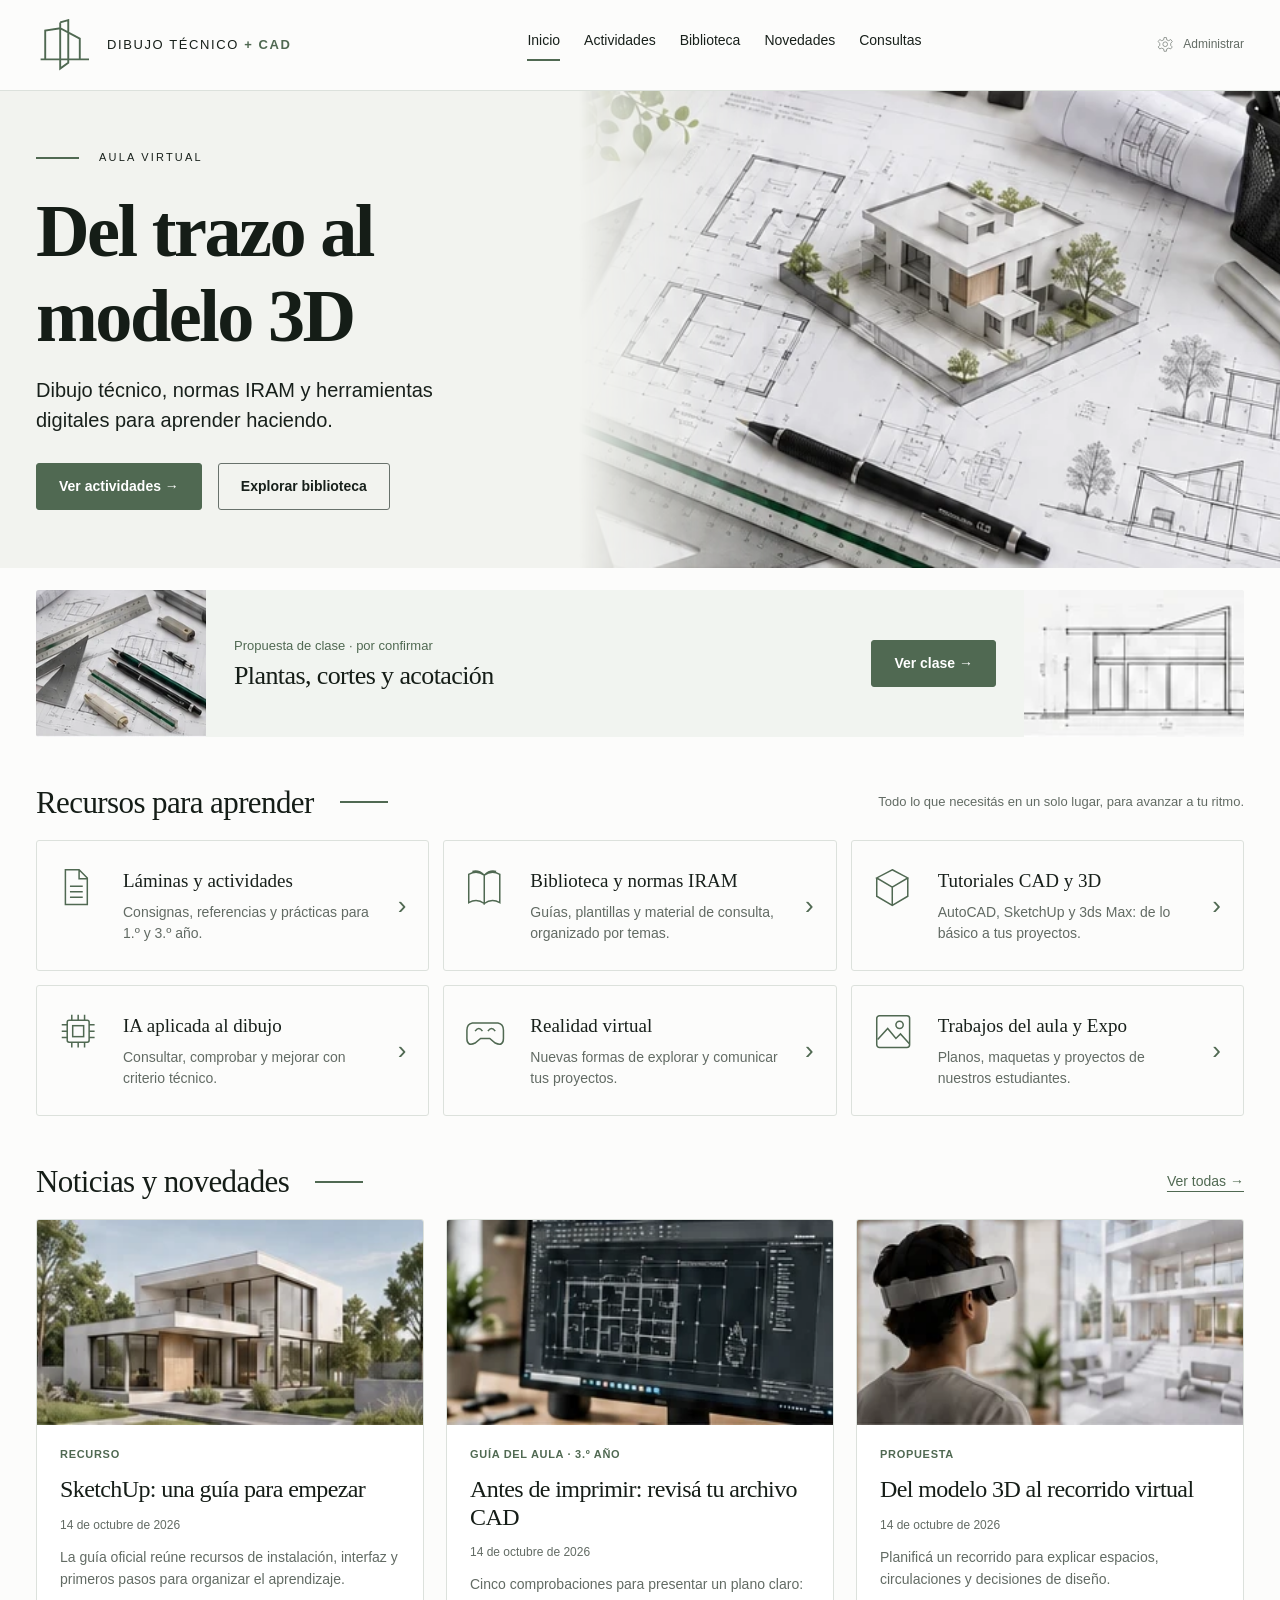
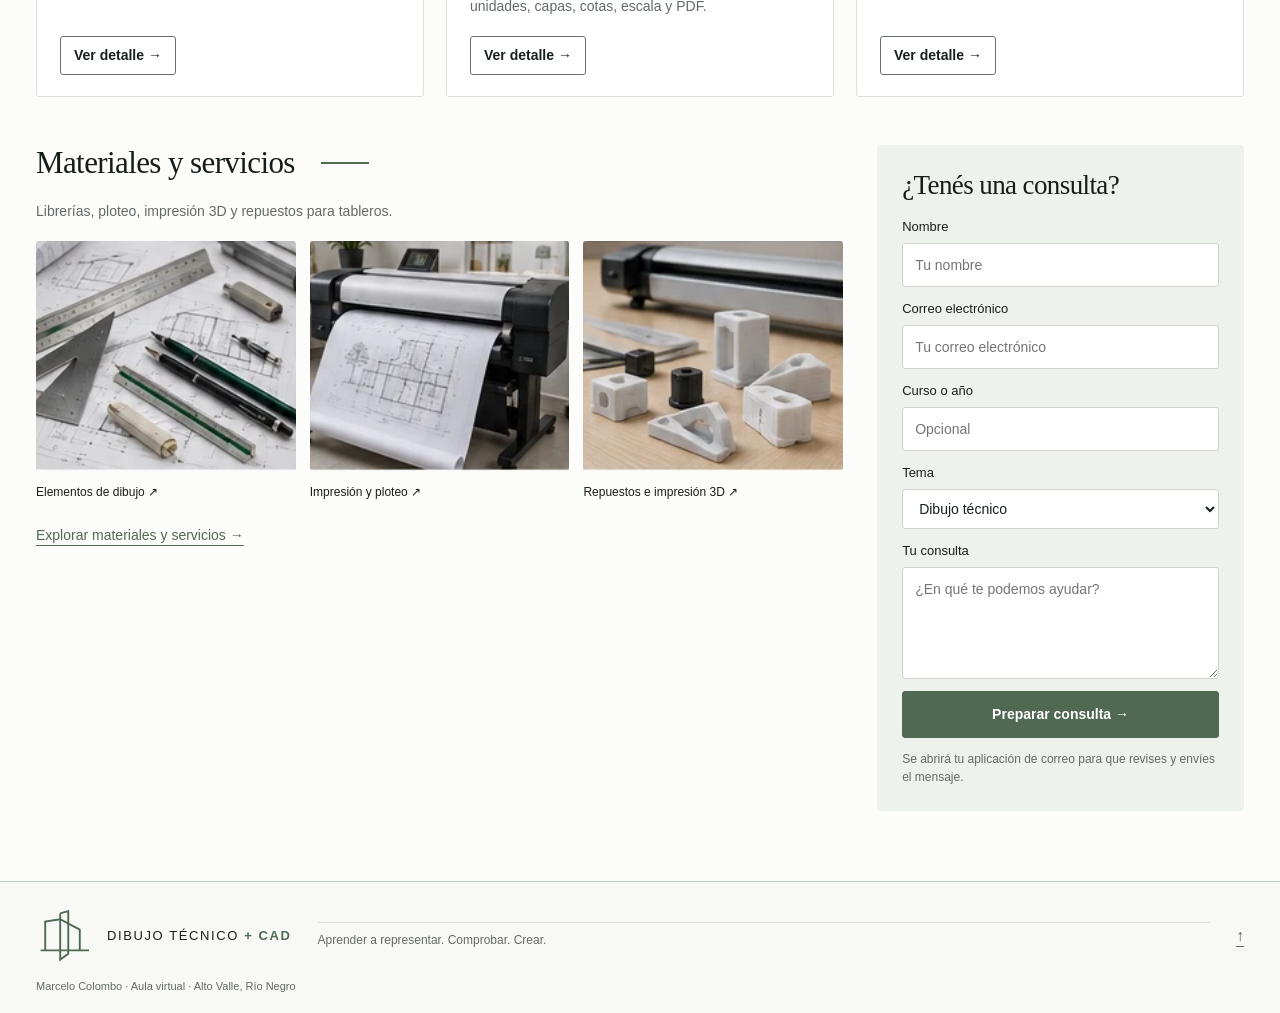
==== index.html @ 01d8201e "Construir aula virtual de Dibujo Técnico y CAD con panel docente" ====
<!doctype html><html lang="es-AR"><head><meta charset="utf-8"><meta name="viewport" content="width=device-width,initial-scale=1"><meta name="description" content="Aula virtual de Dibujo Técnico y CAD: actividades, normas IRAM, biblioteca, modelado 3D y recursos para aprender."><meta name="theme-color" content="#506952"><title>Inicio · Dibujo Técnico + CAD</title><link rel="icon" href="assets/icon.svg" type="image/svg+xml"><link rel="stylesheet" href="styles.css"></head><body id="top" data-page="home"><a class="skip" href="#contenido">Saltar al contenido</a><header><div class="wrap head"><a class="brand" href="index.html"><svg viewBox="0 0 46 46" aria-hidden="true"><path d="M4 35h42M8 35V10l13-2 17 9v18M21 3v40l7-5V1l-7 2M21 8v27"/></svg><span>DIBUJO TÉCNICO <b>+ CAD</b></span></a><button class="menu" aria-expanded="false" aria-controls="nav">Menú ☰</button><nav id="nav" aria-label="Principal"><a href="index.html">Inicio</a><a href="actividades.html">Actividades</a><a href="biblioteca.html">Biblioteca</a><a href="noticias.html">Novedades</a><a href="consultas.html">Consultas</a></nav><a class="admin-link" href="administrar.html"><svg viewBox="0 0 46 46" aria-hidden="true"><circle cx="21" cy="21" r="6"/><path d="m18 4 6 0 1 6 5 2 5-3 4 5-4 5 0 5 4 4-4 5-5-2-5 2-1 6h-6l-1-6-5-2-5 2-4-5 4-4v-5l-4-5 4-5 5 3 5-2z"/></svg><span>Administrar</span></a></div></header><main id="contenido"><section class="hero"><div class="wrap hero-layout"><div class="hero-copy"><p class="eyebrow">Aula virtual</p><h1>Del trazo al<br>modelo 3D</h1><p>Dibujo técnico, normas IRAM y herramientas digitales para aprender haciendo.</p><div class="actions"><a class="button" href="actividades.html">Ver actividades →</a><a class="button secondary" href="biblioteca.html">Explorar biblioteca</a></div></div><img class="hero-image" src="assets/hero.webp" alt="Modelo de una vivienda sobre planos, junto a instrumentos de dibujo"></div></section><div class="wrap"><a class="class-strip" href="clase.html"><img src="assets/instrumentos.webp" alt=""/><div><span id="class-state">Propuesta de clase</span><h2 id="class-title">Plantas, cortes y acotación</h2></div><span class="button">Ver clase →</span><img class="class-plan" src="assets/clase.webp" alt=""/></a><section class="section"><div class="section-title"><h2>Recursos para aprender</h2><p>Todo lo que necesitás en un solo lugar, para avanzar a tu ritmo.</p></div><div class="resource-grid"><a class="resource" href="actividades.html"><svg viewBox="0 0 46 46" aria-hidden="true"><path d="M7 3h15l9 9v29H7zM22 3v10h9M12 21h14M12 27h14M12 33h14"/></svg><div><h3>Láminas y actividades</h3><p>Consignas, referencias y prácticas para 1.º y 3.º año.</p></div><span class="chevron">›</span></a><a class="resource" href="biblioteca.html"><svg viewBox="0 0 46 46" aria-hidden="true"><path d="M3 8q9-5 17 1v31q-8-6-17-1zM37 8q-9-5-17 1v31q8-6 17-1zM7 5q7-2 13 4M33 5q-7-2-13 4"/></svg><div><h3>Biblioteca y normas IRAM</h3><p>Guías, plantillas y material de consulta, organizado por temas.</p></div><span class="chevron">›</span></a><a class="resource" href="tutoriales.html"><svg viewBox="0 0 46 46" aria-hidden="true"><path d="m20 3 17 9-17 10L3 12zM3 12v20l17 10 17-10V12M20 22v20"/></svg><div><h3>Tutoriales CAD y 3D</h3><p>AutoCAD, SketchUp y 3ds Max: de lo básico a tus proyectos.</p></div><span class="chevron">›</span></a><a class="resource" href="ia.html"><svg viewBox="0 0 46 46" aria-hidden="true"><rect x="9" y="9" width="24" height="24" rx="2"/><rect x="15" y="15" width="12" height="12"/><path d="M14 3v6m7-6v6m7-6v6M14 33v6m7-6v6m7-6v6M3 14h6m-6 7h6m-6 7h6m24-14h6m-6 7h6m-6 7h6"/></svg><div><h3>IA aplicada al dibujo</h3><p>Consultar, comprobar y mejorar con criterio técnico.</p></div><span class="chevron">›</span></a><a class="resource" href="realidad-virtual.html"><svg viewBox="0 0 46 46" aria-hidden="true"><path d="M7 12h28q6 1 6 8v9q0 9-9 5l-6-5H16l-6 5q-9 4-9-5v-9q0-7 6-8zM10 21q4-6 8 0m6 0q4-6 8 0"/></svg><div><h3>Realidad virtual</h3><p>Nuevas formas de explorar y comunicar tus proyectos.</p></div><span class="chevron">›</span></a><a class="resource" href="galeria.html"><svg viewBox="0 0 46 46" aria-hidden="true"><rect x="3" y="4" width="36" height="35" rx="3"/><circle cx="28" cy="14" r="4"/><path d="m4 30 11-12 9 11 5-5 10 11"/></svg><div><h3>Trabajos del aula y Expo</h3><p>Planos, maquetas y proyectos de nuestros estudiantes.</p></div><span class="chevron">›</span></a></div></section><section class="section"><div class="section-title"><h2>Noticias y novedades</h2><a href="noticias.html">Ver todas →</a></div><div id="home-news" class="cards"></div></section><section class="section materials-contact"><div><div class="section-title"><h2>Materiales y servicios</h2></div><p class="muted">Librerías, ploteo, impresión 3D y repuestos para tableros.</p><div class="service-images"><a href="materiales.html#instrumentos"><img src="assets/instrumentos.webp" alt="Instrumentos de dibujo"><span>Elementos de dibujo ↗</span></a><a href="materiales.html#ploteo"><img src="assets/ploteo.webp" alt="Impresora de planos"><span>Impresión y ploteo ↗</span></a><a href="materiales.html#repuestos"><img src="assets/repuestos.webp" alt="Ejemplos ilustrativos de piezas impresas en 3D"><span>Repuestos e impresión 3D ↗</span></a></div><a class="text-link" href="materiales.html">Explorar materiales y servicios →</a></div><aside class="contact-box"><h2>¿Tenés una consulta?</h2><form class="contact-form"><label>Nombre<input name="nombre" placeholder="Tu nombre" required maxlength="100" autocomplete="name"></label><label>Correo electrónico<input name="email" type="email" placeholder="Tu correo electrónico" required maxlength="150" autocomplete="email"></label><label>Curso o año<input name="curso" placeholder="Opcional"></label><label>Tema<select name="tema"><option>Dibujo técnico</option><option>Normas IRAM</option><option>AutoCAD</option><option>SketchUp</option><option>3ds Max</option><option>IA y realidad virtual</option><option>Otra consulta</option></select></label><label>Tu consulta<textarea name="consulta" rows="4" placeholder="¿En qué te podemos ayudar?" required maxlength="4000"></textarea></label><button class="button" type="submit">Preparar consulta →</button><p class="form-note">Se abrirá tu aplicación de correo para que revises y envíes el mensaje.</p><p role="status" class="contact-status"></p></form></aside></section></div></main><footer><div class="wrap foot"><a class="brand" href="index.html"><svg viewBox="0 0 46 46" aria-hidden="true"><path d="M4 35h42M8 35V10l13-2 17 9v18M21 3v40l7-5V1l-7 2M21 8v27"/></svg><span>DIBUJO TÉCNICO <b>+ CAD</b></span></a><span class="foot-note">Aprender a representar. Comprobar. Crear.</span><a id="instagram" hidden target="_blank" rel="noopener">Instagram ↗</a><a href="#top" aria-label="Volver arriba">↑</a></div><div class="wrap legal">Marcelo Colombo · Aula virtual · Alto Valle, Río Negro</div></footer><dialog id="detalle"><button class="close" aria-label="Cerrar detalle">×</button><div id="detalle-contenido"></div></dialog><script type="module" src="app.js"></script></body></html>
---- styles.css ----
:root{--green:#506952;--dark:#233b29;--ink:#18201b;--muted:#626b64;--line:#dce1dc;--paper:#fff;--tint:#f1f4f0;--serif:Georgia,'Times New Roman',serif;--sans:Arial,Helvetica,sans-serif}*{box-sizing:border-box}html{scroll-behavior:smooth;scroll-padding-top:100px}body{margin:0;background:#fcfcfb;color:var(--ink);font-family:var(--sans);line-height:1.6}a{color:var(--green);text-underline-offset:5px}button,input,textarea,select{font:inherit}button,a,input,select,textarea{touch-action:manipulation}button{cursor:pointer}a:focus-visible,button:focus-visible,input:focus-visible,select:focus-visible,textarea:focus-visible{outline:3px solid #8b6c26;outline-offset:4px}h1,h2,h3{font-family:var(--serif);font-weight:400;line-height:1.15;margin:0 0 16px;color:#151d17}h1{font-size:clamp(40px,5.8vw,78px);letter-spacing:-2.5px}h2{font-size:31px;letter-spacing:-.6px}h3{font-size:22px}p{margin:0 0 18px}img{max-width:100%;display:block;object-fit:cover}svg{width:42px;height:42px;stroke:currentColor;stroke-width:1.65;fill:none;flex-shrink:0}.wrap{width:min(1220px,calc(100% - 72px));margin-inline:auto}.skip{position:absolute;left:20px;top:-80px;z-index:100;background:white;padding:12px}.skip:focus{top:10px}header{background:rgba(252,252,251,.97);border-bottom:1px solid var(--line);position:sticky;top:0;z-index:10}.head{min-height:90px;display:flex;align-items:center;gap:28px}.brand{display:flex;align-items:center;gap:18px;color:var(--ink);text-decoration:none;font-size:13px;letter-spacing:1.6px;white-space:nowrap}.brand svg{width:53px;height:53px;color:var(--green)}.brand b{color:var(--green);font-weight:600}nav{display:flex;gap:24px;margin:auto}nav a{color:var(--ink);text-decoration:none;font-size:14px;position:relative}nav a[aria-current]{border-bottom:2px solid var(--green);padding-bottom:7px}.admin-link{display:flex;gap:8px;align-items:center;font-size:12px;text-decoration:none;color:var(--muted)}.admin-link svg{width:18px;height:18px}.menu{display:none}.hero{background:#f2f3ef;overflow:hidden}.hero-layout{display:grid;grid-template-columns:1fr 1.2fr;min-height:455px;position:relative}.hero-copy{padding:58px 0;z-index:1;align-self:center}.hero-copy h1{font-weight:600}.hero-copy>p:not(.eyebrow){font-size:20px;line-height:1.5;max-width:470px}.hero-image{width:calc(100% + 36px);height:100%;max-width:none;position:absolute;right:-36px;top:0;width:58%;mask-image:linear-gradient(to right,transparent,black 28%);object-position:58% center}.eyebrow{text-transform:uppercase;letter-spacing:2.2px;font-size:11px;display:flex;gap:20px;align-items:center;margin-bottom:22px}.eyebrow:before{content:'';width:43px;height:2px;background:var(--green)}.actions{display:flex;gap:16px;flex-wrap:wrap;margin-top:28px}.button{border:1px solid var(--green);border-radius:3px;background:var(--green);color:white;padding:12px 22px;display:inline-flex;align-items:center;justify-content:center;text-decoration:none;font-size:14px;font-weight:600;line-height:1.5}.button:hover{background:var(--dark);border-color:var(--dark)}.button.secondary{background:transparent;color:var(--ink);border-color:#68716b}.button.secondary:hover{background:var(--tint)}.class-strip{margin-top:22px;display:flex;gap:28px;align-items:center;background:var(--tint);border-radius:3px;overflow:hidden;text-decoration:none;color:var(--ink);min-height:110px}.class-strip img{width:170px;align-self:stretch}.class-strip div{flex:1}.class-strip h2{font-size:26px;margin:4px 0}.class-strip div span{font-size:13px;color:var(--green)}.class-strip .class-plan{width:220px}.section{margin:48px 0}.section-title{display:flex;align-items:center;justify-content:space-between;gap:22px;margin-bottom:20px}.section-title h2{display:flex;align-items:center;gap:26px;margin:0}.section-title h2:after{content:'';width:48px;height:2px;background:var(--green)}.section-title p{font-size:13px;color:var(--muted);margin:0}.section-title>a{font-size:14px;white-space:nowrap}.resource-grid{display:grid;grid-template-columns:repeat(3,1fr);gap:14px}.resource{display:flex;align-items:flex-start;gap:22px;padding:26px 22px;border:1px solid var(--line);border-radius:3px;text-decoration:none;color:var(--green);transition:background .15s,transform .15s}.resource:hover{background:var(--tint);transform:translateY(-2px)}.resource h3{font-size:19px;margin:3px 0 10px;color:var(--ink)}.resource p{font-size:14px;line-height:1.5;color:var(--muted);margin:0}.chevron{align-self:center;font-size:26px;margin-left:auto}.cards{display:grid;grid-template-columns:repeat(3,1fr);gap:22px}.card{border:1px solid var(--line);background:var(--paper);border-radius:3px;overflow:hidden;display:flex;flex-direction:column}.card>img{height:205px;width:100%}.card>div{padding:21px 23px;display:flex;flex-direction:column;flex:1}.card h2,.card h3{font-size:24px;margin-bottom:12px}.card p{font-size:14px;color:var(--muted);line-height:1.55}.card .button{align-self:flex-start;margin-top:auto;padding:8px 13px}.tag{display:inline-block;color:var(--green);font-size:11px;font-weight:600;letter-spacing:.7px;text-transform:uppercase;margin-bottom:12px}.date{font-size:12px;color:var(--muted);margin-bottom:12px}.materials-contact{display:grid;grid-template-columns:2.2fr 1fr;gap:34px}.service-images{display:grid;grid-template-columns:repeat(3,1fr);gap:14px}.service-images a{text-decoration:none;color:var(--ink);font-size:12px}.service-images img{height:230px;width:100%;border-radius:3px}.service-images span{display:block;margin-top:12px}.muted{color:var(--muted);font-size:14px}.text-link{display:inline-block;margin-top:22px;font-size:14px}.contact-box{padding:25px;background:#eef2ed;border-radius:4px}.contact-box h2{font-size:27px}.contact-form{display:grid;gap:12px}label{display:grid;gap:5px;font-size:13px;color:var(--ink)}input,textarea,select{border:1px solid #cdd5cd;border-radius:3px;width:100%;padding:10px 12px;background:white;color:var(--ink);font-size:14px}textarea{resize:vertical}.form-note{font-size:12px;line-height:1.5;color:var(--muted);margin:0}.contact-status{font-size:13px;overflow-wrap:anywhere;margin:0}.contact-status:empty{display:none}footer{margin-top:70px;border-top:1px solid #bdc9bd;padding:28px 0 18px;background:#f8f9f7}.foot{display:flex;gap:26px;align-items:center}.foot-note{flex:1;font-size:12px;color:var(--muted);border-top:1px solid var(--line);padding-top:8px}.legal{font-size:11px;color:var(--muted);margin-top:15px}.page-heading{padding-top:35px;margin-bottom:38px}.page-heading h1{font-size:clamp(40px,4.5vw,60px)}.back{font-size:12px;text-decoration:none;display:inline-block;margin-bottom:32px}.intro{font-size:18px;color:var(--muted);max-width:750px}.filters{display:grid;grid-template-columns:2fr 1fr 1fr;gap:20px;padding:22px;background:var(--tint);margin-bottom:24px;border-radius:4px}#result-count{font-size:13px;color:var(--muted)}.notice{padding:17px 20px;border-left:3px solid var(--green);background:var(--tint);font-size:14px}.empty{grid-column:1/-1;padding:44px;border:1px dashed #b9c6b8;background:#f6f8f4}.empty h2{font-size:26px}.empty p{color:var(--muted);max-width:700px}.paper{padding:32px;border:1px solid var(--line);background:white;border-radius:3px}.narrow{max-width:850px}.prose{white-space:pre-wrap;margin:22px 0;line-height:1.8}.two-col,.contact-layout{display:grid;grid-template-columns:1fr 1fr;gap:28px;margin-bottom:32px}.contact-layout{grid-template-columns:1.2fr 1fr}.steps{display:grid;grid-template-columns:repeat(4,1fr);gap:18px;margin-bottom:30px}.steps article{padding:25px;background:var(--tint)}.steps span{color:var(--green);font-size:13px}.steps h2{font-size:26px;margin-top:15px}.steps p{font-size:14px;margin:0}.prompt{margin-bottom:30px}.feature-image{width:100%;height:100%;min-height:330px}.service-guide .card h2{font-size:24px}dialog{border:1px solid var(--line);border-radius:5px;max-width:760px;width:calc(100% - 36px);padding:40px;max-height:90vh;overflow:auto;color:var(--ink)}dialog::backdrop{background:rgba(18,28,20,.6)}.close{position:absolute;right:14px;top:8px;font-size:32px;border:0;background:transparent;color:var(--green)}dialog h2{font-size:36px}dialog img{max-height:320px;width:100%;margin-bottom:22px}.admin-layout{display:grid;grid-template-columns:280px 1fr;gap:26px}.admin-side{align-self:start;position:sticky;top:112px;display:grid;gap:16px}.admin-side .paper{padding:20px}.admin-side h2{font-size:23px}.admin-side p{font-size:13px}.admin-status{white-space:pre-wrap;font-size:14px;padding:14px;background:var(--tint);overflow-wrap:anywhere}.admin-status:empty{display:none}.admin-tabs{display:flex;flex-wrap:wrap;gap:8px;margin-bottom:22px}.admin-tabs button{border:1px solid var(--line);background:white;color:var(--green);padding:9px 14px;border-radius:3px}.admin-tabs button[aria-selected=true]{background:var(--green);color:white}.admin-record{display:flex;align-items:center;gap:12px;padding:15px;border-bottom:1px solid var(--line)}.admin-record span{flex:1}.small-btn{font-size:12px;background:white;border:1px solid var(--line);color:var(--green);padding:6px 10px;border-radius:3px}.danger{color:#9b302c}.editor{display:grid;gap:16px}.editor .two-col{margin:0}.editor textarea{min-height:130px}.editor .check{display:flex;align-items:center}.check input{width:auto}fieldset{border:1px solid var(--line);padding:15px}legend{font-size:14px}.file-note{font-size:12px;color:var(--muted);margin:0}.editor-actions{display:flex;flex-wrap:wrap;gap:10px}.loading{padding:35px;color:var(--muted)}[hidden]{display:none!important}body:has(dialog[open]){overflow:hidden}
@media(min-width:1450px){.hero-image{width:60%;right:-70px}.hero-layout{min-height:490px}.hero-copy{padding:72px 0}}
@media(max-width:1050px){.wrap{width:calc(100% - 40px)}.head{gap:16px}.brand{font-size:11px;gap:10px}nav{gap:14px}.resource{gap:15px;padding:22px 15px}.resource svg{width:34px}.class-strip .class-plan{width:160px}.class-strip img{width:130px}.hero-copy>p:not(.eyebrow){max-width:380px}.materials-contact{gap:20px}.service-images img{height:190px}.foot-note{display:none}}
@media(max-width:800px){h1{letter-spacing:-1.4px}.head{min-height:74px;flex-wrap:wrap;justify-content:space-between}.brand svg{width:42px;height:42px}.menu{display:block;background:none;border:1px solid var(--line);color:var(--green);font-size:12px;padding:7px 10px;margin-left:auto}.admin-link span{display:none}nav{display:none;flex-basis:100%;order:4;flex-direction:column;margin:0;padding:10px 0 18px;gap:18px}nav.open{display:flex}nav a{align-self:flex-start}.hero-layout{grid-template-columns:1fr;min-height:480px}.hero-copy{padding:40px 0;max-width:440px}.hero-image{width:65%;opacity:.28;mask-image:linear-gradient(to right,transparent,black 50%)}.hero-copy>p:not(.eyebrow){max-width:430px}.class-strip{gap:18px;padding-right:15px}.class-strip h2{font-size:22px}.class-strip img{width:100px}.class-strip .class-plan{display:none}.class-strip .button{font-size:12px;padding:9px 12px}.section-title p{display:none}.resource-grid{grid-template-columns:repeat(2,1fr)}.cards{grid-template-columns:repeat(2,1fr)}.materials-contact{grid-template-columns:1fr}.service-images img{height:240px}.contact-box{padding:24px}.steps{grid-template-columns:repeat(2,1fr)}.admin-layout{grid-template-columns:1fr}.admin-side{position:static;grid-template-columns:1fr 1fr}.two-col,.contact-layout{grid-template-columns:1fr}.filters{grid-template-columns:2fr 1fr}.filters label:last-child{grid-column:1/-1}.foot{flex-wrap:wrap}.foot>.brand{margin-right:auto}}
@media(max-width:520px){.wrap{width:calc(100% - 30px)}.brand{letter-spacing:.8px;font-size:10px}.hero-layout{min-height:420px}.hero-copy h1{font-size:48px}.hero-copy>p:not(.eyebrow){font-size:17px}.hero-image{width:100%;right:-15px;opacity:.2;mask-image:linear-gradient(to right,transparent,black)}.actions{gap:10px}.button{font-size:13px;padding:11px 14px}.class-strip{padding:18px;gap:12px;flex-wrap:wrap}.class-strip img{display:none}.class-strip div{flex-basis:100%}.resource-grid,.cards{grid-template-columns:1fr}.resource{padding:24px;gap:24px}.section{margin:36px 0}.section-title h2{font-size:27px;gap:16px}.section-title h2:after{width:25px}.service-images{gap:9px}.service-images img{height:145px}.service-images span{font-size:11px}.steps{grid-template-columns:1fr}.filters{grid-template-columns:1fr}.filters label:last-child{grid-column:auto}.page-heading{margin-bottom:24px}.intro{font-size:16px}.paper{padding:23px}.admin-side{grid-template-columns:1fr}.admin-record{flex-wrap:wrap}.admin-record span{flex-basis:100%}dialog{padding:32px 22px}dialog h2{font-size:29px}.empty{padding:28px}.foot{gap:15px}.legal{font-size:10px}}
@media(prefers-reduced-motion:reduce){html{scroll-behavior:auto}.resource{transition:none}}
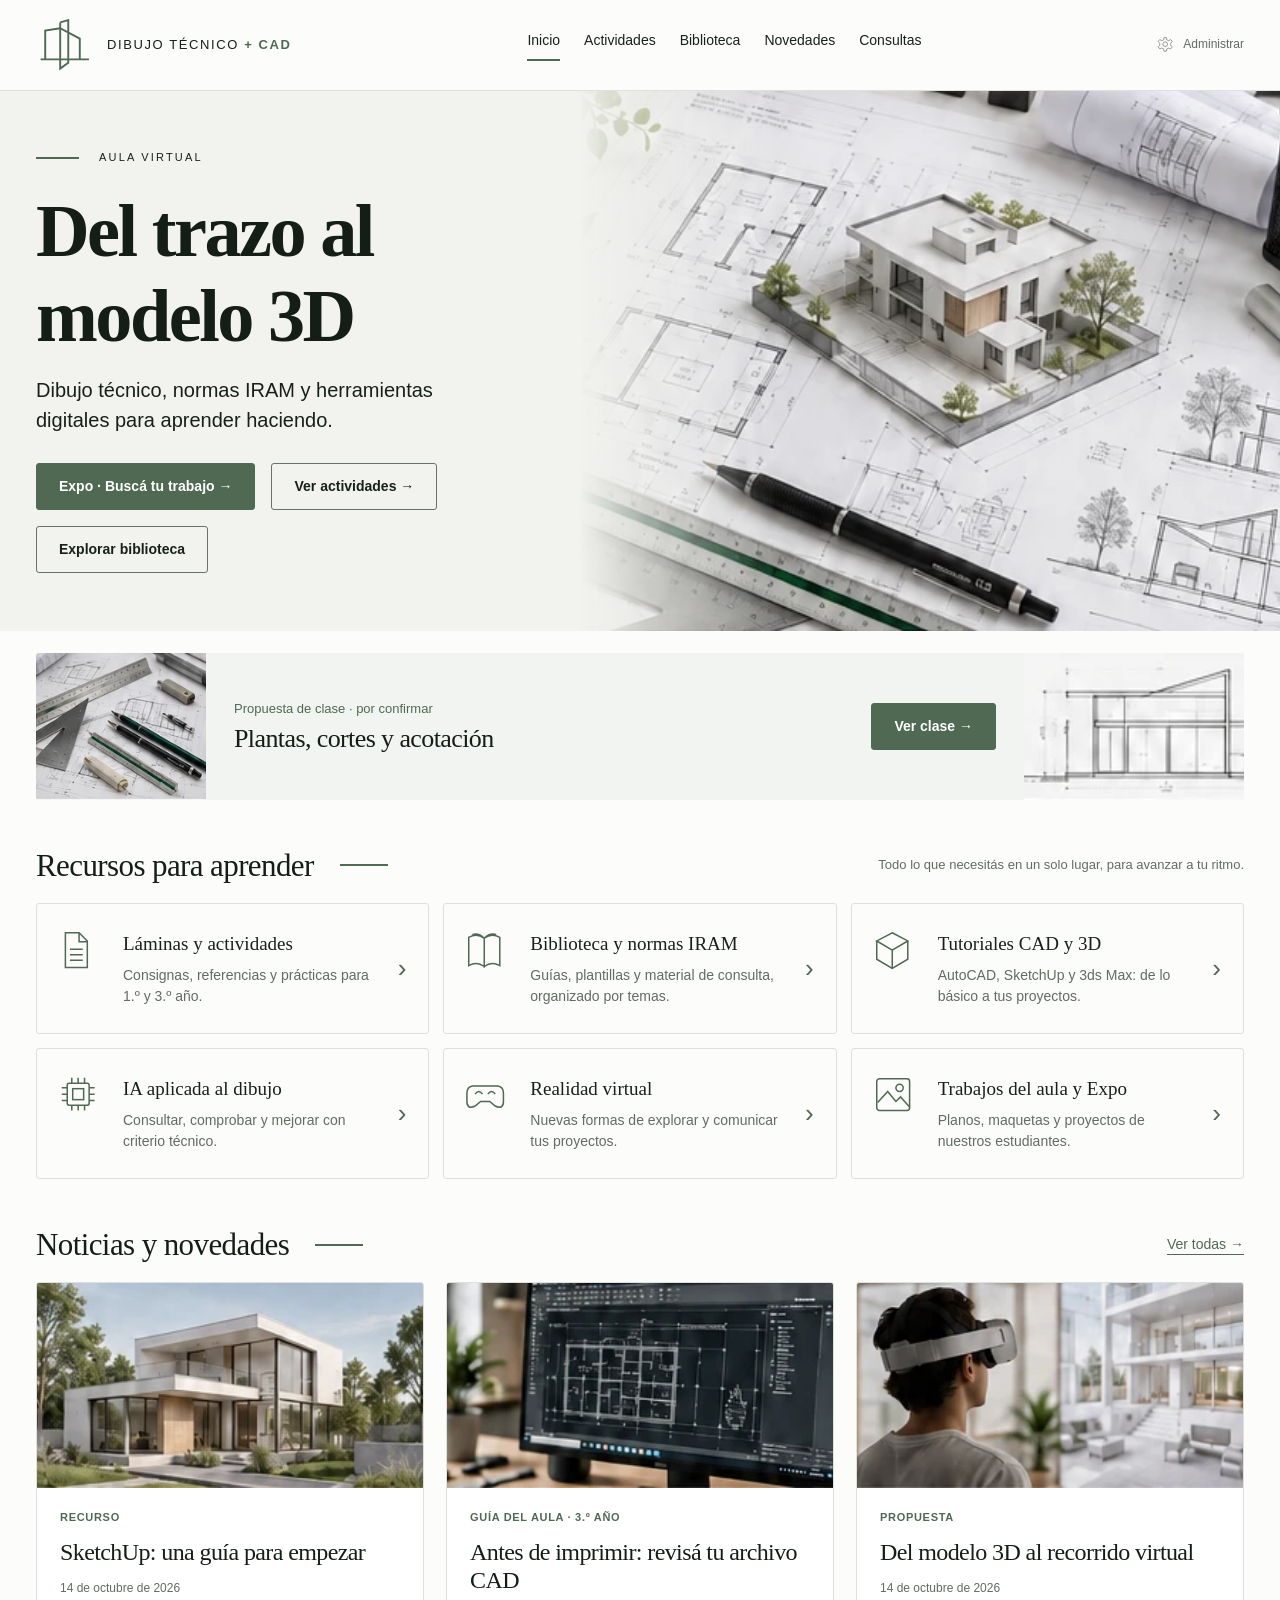
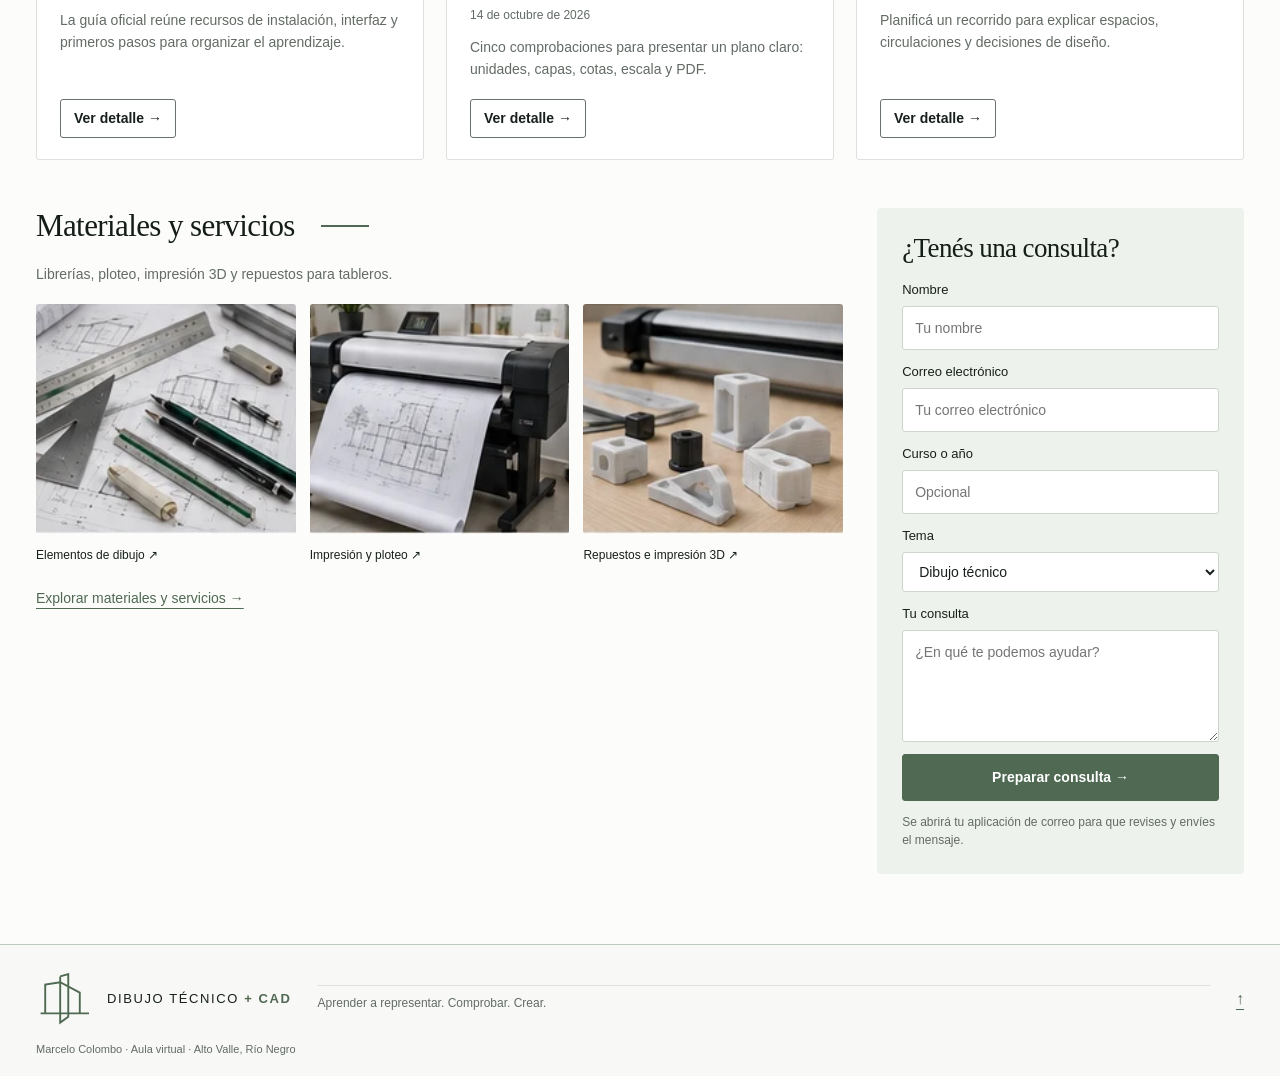
==== commit d39e2bcb: "Simplificar carga y consulta de trabajos de Dibujo Técnico para Expo" ====
--- a/index.html
+++ b/index.html
@@ -1 +1 @@
-<!doctype html><html lang="es-AR"><head><meta charset="utf-8"><meta name="viewport" content="width=device-width,initial-scale=1"><meta name="description" content="Aula virtual de Dibujo Técnico y CAD: actividades, normas IRAM, biblioteca, modelado 3D y recursos para aprender."><meta name="theme-color" content="#506952"><title>Inicio · Dibujo Técnico + CAD</title><link rel="icon" href="assets/icon.svg" type="image/svg+xml"><link rel="stylesheet" href="styles.css"></head><body id="top" data-page="home"><a class="skip" href="#contenido">Saltar al contenido</a><header><div class="wrap head"><a class="brand" href="index.html"><svg viewBox="0 0 46 46" aria-hidden="true"><path d="M4 35h42M8 35V10l13-2 17 9v18M21 3v40l7-5V1l-7 2M21 8v27"/></svg><span>DIBUJO TÉCNICO <b>+ CAD</b></span></a><button class="menu" aria-expanded="false" aria-controls="nav">Menú ☰</button><nav id="nav" aria-label="Principal"><a href="index.html">Inicio</a><a href="actividades.html">Actividades</a><a href="biblioteca.html">Biblioteca</a><a href="noticias.html">Novedades</a><a href="consultas.html">Consultas</a></nav><a class="admin-link" href="administrar.html"><svg viewBox="0 0 46 46" aria-hidden="true"><circle cx="21" cy="21" r="6"/><path d="m18 4 6 0 1 6 5 2 5-3 4 5-4 5 0 5 4 4-4 5-5-2-5 2-1 6h-6l-1-6-5-2-5 2-4-5 4-4v-5l-4-5 4-5 5 3 5-2z"/></svg><span>Administrar</span></a></div></header><main id="contenido"><section class="hero"><div class="wrap hero-layout"><div class="hero-copy"><p class="eyebrow">Aula virtual</p><h1>Del trazo al<br>modelo 3D</h1><p>Dibujo técnico, normas IRAM y herramientas digitales para aprender haciendo.</p><div class="actions"><a class="button" href="actividades.html">Ver actividades →</a><a class="button secondary" href="biblioteca.html">Explorar biblioteca</a></div></div><img class="hero-image" src="assets/hero.webp" alt="Modelo de una vivienda sobre planos, junto a instrumentos de dibujo"></div></section><div class="wrap"><a class="class-strip" href="clase.html"><img src="assets/instrumentos.webp" alt=""/><div><span id="class-state">Propuesta de clase</span><h2 id="class-title">Plantas, cortes y acotación</h2></div><span class="button">Ver clase →</span><img class="class-plan" src="assets/clase.webp" alt=""/></a><section class="section"><div class="section-title"><h2>Recursos para aprender</h2><p>Todo lo que necesitás en un solo lugar, para avanzar a tu ritmo.</p></div><div class="resource-grid"><a class="resource" href="actividades.html"><svg viewBox="0 0 46 46" aria-hidden="true"><path d="M7 3h15l9 9v29H7zM22 3v10h9M12 21h14M12 27h14M12 33h14"/></svg><div><h3>Láminas y actividades</h3><p>Consignas, referencias y prácticas para 1.º y 3.º año.</p></div><span class="chevron">›</span></a><a class="resource" href="biblioteca.html"><svg viewBox="0 0 46 46" aria-hidden="true"><path d="M3 8q9-5 17 1v31q-8-6-17-1zM37 8q-9-5-17 1v31q8-6 17-1zM7 5q7-2 13 4M33 5q-7-2-13 4"/></svg><div><h3>Biblioteca y normas IRAM</h3><p>Guías, plantillas y material de consulta, organizado por temas.</p></div><span class="chevron">›</span></a><a class="resource" href="tutoriales.html"><svg viewBox="0 0 46 46" aria-hidden="true"><path d="m20 3 17 9-17 10L3 12zM3 12v20l17 10 17-10V12M20 22v20"/></svg><div><h3>Tutoriales CAD y 3D</h3><p>AutoCAD, SketchUp y 3ds Max: de lo básico a tus proyectos.</p></div><span class="chevron">›</span></a><a class="resource" href="ia.html"><svg viewBox="0 0 46 46" aria-hidden="true"><rect x="9" y="9" width="24" height="24" rx="2"/><rect x="15" y="15" width="12" height="12"/><path d="M14 3v6m7-6v6m7-6v6M14 33v6m7-6v6m7-6v6M3 14h6m-6 7h6m-6 7h6m24-14h6m-6 7h6m-6 7h6"/></svg><div><h3>IA aplicada al dibujo</h3><p>Consultar, comprobar y mejorar con criterio técnico.</p></div><span class="chevron">›</span></a><a class="resource" href="realidad-virtual.html"><svg viewBox="0 0 46 46" aria-hidden="true"><path d="M7 12h28q6 1 6 8v9q0 9-9 5l-6-5H16l-6 5q-9 4-9-5v-9q0-7 6-8zM10 21q4-6 8 0m6 0q4-6 8 0"/></svg><div><h3>Realidad virtual</h3><p>Nuevas formas de explorar y comunicar tus proyectos.</p></div><span class="chevron">›</span></a><a class="resource" href="galeria.html"><svg viewBox="0 0 46 46" aria-hidden="true"><rect x="3" y="4" width="36" height="35" rx="3"/><circle cx="28" cy="14" r="4"/><path d="m4 30 11-12 9 11 5-5 10 11"/></svg><div><h3>Trabajos del aula y Expo</h3><p>Planos, maquetas y proyectos de nuestros estudiantes.</p></div><span class="chevron">›</span></a></div></section><section class="section"><div class="section-title"><h2>Noticias y novedades</h2><a href="noticias.html">Ver todas →</a></div><div id="home-news" class="cards"></div></section><section class="section materials-contact"><div><div class="section-title"><h2>Materiales y servicios</h2></div><p class="muted">Librerías, ploteo, impresión 3D y repuestos para tableros.</p><div class="service-images"><a href="materiales.html#instrumentos"><img src="assets/instrumentos.webp" alt="Instrumentos de dibujo"><span>Elementos de dibujo ↗</span></a><a href="materiales.html#ploteo"><img src="assets/ploteo.webp" alt="Impresora de planos"><span>Impresión y ploteo ↗</span></a><a href="materiales.html#repuestos"><img src="assets/repuestos.webp" alt="Ejemplos ilustrativos de piezas impresas en 3D"><span>Repuestos e impresión 3D ↗</span></a></div><a class="text-link" href="materiales.html">Explorar materiales y servicios →</a></div><aside class="contact-box"><h2>¿Tenés una consulta?</h2><form class="contact-form"><label>Nombre<input name="nombre" placeholder="Tu nombre" required maxlength="100" autocomplete="name"></label><label>Correo electrónico<input name="email" type="email" placeholder="Tu correo electrónico" required maxlength="150" autocomplete="email"></label><label>Curso o año<input name="curso" placeholder="Opcional"></label><label>Tema<select name="tema"><option>Dibujo técnico</option><option>Normas IRAM</option><option>AutoCAD</option><option>SketchUp</option><option>3ds Max</option><option>IA y realidad virtual</option><option>Otra consulta</option></select></label><label>Tu consulta<textarea name="consulta" rows="4" placeholder="¿En qué te podemos ayudar?" required maxlength="4000"></textarea></label><button class="button" type="submit">Preparar consulta →</button><p class="form-note">Se abrirá tu aplicación de correo para que revises y envíes el mensaje.</p><p role="status" class="contact-status"></p></form></aside></section></div></main><footer><div class="wrap foot"><a class="brand" href="index.html"><svg viewBox="0 0 46 46" aria-hidden="true"><path d="M4 35h42M8 35V10l13-2 17 9v18M21 3v40l7-5V1l-7 2M21 8v27"/></svg><span>DIBUJO TÉCNICO <b>+ CAD</b></span></a><span class="foot-note">Aprender a representar. Comprobar. Crear.</span><a id="instagram" hidden target="_blank" rel="noopener">Instagram ↗</a><a href="#top" aria-label="Volver arriba">↑</a></div><div class="wrap legal">Marcelo Colombo · Aula virtual · Alto Valle, Río Negro</div></footer><dialog id="detalle"><button class="close" aria-label="Cerrar detalle">×</button><div id="detalle-contenido"></div></dialog><script type="module" src="app.js"></script></body></html>+<!doctype html><html lang="es-AR"><head><meta charset="utf-8"><meta name="viewport" content="width=device-width,initial-scale=1"><meta name="description" content="Aula virtual de Dibujo Técnico y CAD: actividades, normas IRAM, biblioteca, modelado 3D y recursos para aprender."><meta name="theme-color" content="#506952"><title>Inicio · Dibujo Técnico + CAD</title><link rel="icon" href="assets/icon.svg" type="image/svg+xml"><link rel="stylesheet" href="styles.css"></head><body id="top" data-page="home"><a class="skip" href="#contenido">Saltar al contenido</a><header><div class="wrap head"><a class="brand" href="index.html"><svg viewBox="0 0 46 46" aria-hidden="true"><path d="M4 35h42M8 35V10l13-2 17 9v18M21 3v40l7-5V1l-7 2M21 8v27"/></svg><span>DIBUJO TÉCNICO <b>+ CAD</b></span></a><button class="menu" aria-expanded="false" aria-controls="nav">Menú ☰</button><nav id="nav" aria-label="Principal"><a href="index.html">Inicio</a><a href="actividades.html">Actividades</a><a href="biblioteca.html">Biblioteca</a><a href="noticias.html">Novedades</a><a href="consultas.html">Consultas</a></nav><a class="admin-link" href="administrar.html"><svg viewBox="0 0 46 46" aria-hidden="true"><circle cx="21" cy="21" r="6"/><path d="m18 4 6 0 1 6 5 2 5-3 4 5-4 5 0 5 4 4-4 5-5-2-5 2-1 6h-6l-1-6-5-2-5 2-4-5 4-4v-5l-4-5 4-5 5 3 5-2z"/></svg><span>Administrar</span></a></div></header><main id="contenido"><section class="hero"><div class="wrap hero-layout"><div class="hero-copy"><p class="eyebrow">Aula virtual</p><h1>Del trazo al<br>modelo 3D</h1><p>Dibujo técnico, normas IRAM y herramientas digitales para aprender haciendo.</p><div class="actions"><a class="button" href="galeria.html">Expo · Buscá tu trabajo →</a><a class="button secondary" href="actividades.html">Ver actividades →</a><a class="button secondary" href="biblioteca.html">Explorar biblioteca</a></div></div><img class="hero-image" src="assets/hero.webp" alt="Modelo de una vivienda sobre planos, junto a instrumentos de dibujo"></div></section><div class="wrap"><a class="class-strip" href="clase.html"><img src="assets/instrumentos.webp" alt=""/><div><span id="class-state">Propuesta de clase</span><h2 id="class-title">Plantas, cortes y acotación</h2></div><span class="button">Ver clase →</span><img class="class-plan" src="assets/clase.webp" alt=""/></a><section class="section"><div class="section-title"><h2>Recursos para aprender</h2><p>Todo lo que necesitás en un solo lugar, para avanzar a tu ritmo.</p></div><div class="resource-grid"><a class="resource" href="actividades.html"><svg viewBox="0 0 46 46" aria-hidden="true"><path d="M7 3h15l9 9v29H7zM22 3v10h9M12 21h14M12 27h14M12 33h14"/></svg><div><h3>Láminas y actividades</h3><p>Consignas, referencias y prácticas para 1.º y 3.º año.</p></div><span class="chevron">›</span></a><a class="resource" href="biblioteca.html"><svg viewBox="0 0 46 46" aria-hidden="true"><path d="M3 8q9-5 17 1v31q-8-6-17-1zM37 8q-9-5-17 1v31q8-6 17-1zM7 5q7-2 13 4M33 5q-7-2-13 4"/></svg><div><h3>Biblioteca y normas IRAM</h3><p>Guías, plantillas y material de consulta, organizado por temas.</p></div><span class="chevron">›</span></a><a class="resource" href="tutoriales.html"><svg viewBox="0 0 46 46" aria-hidden="true"><path d="m20 3 17 9-17 10L3 12zM3 12v20l17 10 17-10V12M20 22v20"/></svg><div><h3>Tutoriales CAD y 3D</h3><p>AutoCAD, SketchUp y 3ds Max: de lo básico a tus proyectos.</p></div><span class="chevron">›</span></a><a class="resource" href="ia.html"><svg viewBox="0 0 46 46" aria-hidden="true"><rect x="9" y="9" width="24" height="24" rx="2"/><rect x="15" y="15" width="12" height="12"/><path d="M14 3v6m7-6v6m7-6v6M14 33v6m7-6v6m7-6v6M3 14h6m-6 7h6m-6 7h6m24-14h6m-6 7h6m-6 7h6"/></svg><div><h3>IA aplicada al dibujo</h3><p>Consultar, comprobar y mejorar con criterio técnico.</p></div><span class="chevron">›</span></a><a class="resource" href="realidad-virtual.html"><svg viewBox="0 0 46 46" aria-hidden="true"><path d="M7 12h28q6 1 6 8v9q0 9-9 5l-6-5H16l-6 5q-9 4-9-5v-9q0-7 6-8zM10 21q4-6 8 0m6 0q4-6 8 0"/></svg><div><h3>Realidad virtual</h3><p>Nuevas formas de explorar y comunicar tus proyectos.</p></div><span class="chevron">›</span></a><a class="resource" href="galeria.html"><svg viewBox="0 0 46 46" aria-hidden="true"><rect x="3" y="4" width="36" height="35" rx="3"/><circle cx="28" cy="14" r="4"/><path d="m4 30 11-12 9 11 5-5 10 11"/></svg><div><h3>Trabajos del aula y Expo</h3><p>Planos, maquetas y proyectos de nuestros estudiantes.</p></div><span class="chevron">›</span></a></div></section><section class="section"><div class="section-title"><h2>Noticias y novedades</h2><a href="noticias.html">Ver todas →</a></div><div id="home-news" class="cards"></div></section><section class="section materials-contact"><div><div class="section-title"><h2>Materiales y servicios</h2></div><p class="muted">Librerías, ploteo, impresión 3D y repuestos para tableros.</p><div class="service-images"><a href="materiales.html#instrumentos"><img src="assets/instrumentos.webp" alt="Instrumentos de dibujo"><span>Elementos de dibujo ↗</span></a><a href="materiales.html#ploteo"><img src="assets/ploteo.webp" alt="Impresora de planos"><span>Impresión y ploteo ↗</span></a><a href="materiales.html#repuestos"><img src="assets/repuestos.webp" alt="Ejemplos ilustrativos de piezas impresas en 3D"><span>Repuestos e impresión 3D ↗</span></a></div><a class="text-link" href="materiales.html">Explorar materiales y servicios →</a></div><aside class="contact-box"><h2>¿Tenés una consulta?</h2><form class="contact-form"><label>Nombre<input name="nombre" placeholder="Tu nombre" required maxlength="100" autocomplete="name"></label><label>Correo electrónico<input name="email" type="email" placeholder="Tu correo electrónico" required maxlength="150" autocomplete="email"></label><label>Curso o año<input name="curso" placeholder="Opcional"></label><label>Tema<select name="tema"><option>Dibujo técnico</option><option>Normas IRAM</option><option>AutoCAD</option><option>SketchUp</option><option>3ds Max</option><option>IA y realidad virtual</option><option>Otra consulta</option></select></label><label>Tu consulta<textarea name="consulta" rows="4" placeholder="¿En qué te podemos ayudar?" required maxlength="4000"></textarea></label><button class="button" type="submit">Preparar consulta →</button><p class="form-note">Se abrirá tu aplicación de correo para que revises y envíes el mensaje.</p><p role="status" class="contact-status"></p></form></aside></section></div></main><footer><div class="wrap foot"><a class="brand" href="index.html"><svg viewBox="0 0 46 46" aria-hidden="true"><path d="M4 35h42M8 35V10l13-2 17 9v18M21 3v40l7-5V1l-7 2M21 8v27"/></svg><span>DIBUJO TÉCNICO <b>+ CAD</b></span></a><span class="foot-note">Aprender a representar. Comprobar. Crear.</span><a id="instagram" hidden target="_blank" rel="noopener">Instagram ↗</a><a href="#top" aria-label="Volver arriba">↑</a></div><div class="wrap legal">Marcelo Colombo · Aula virtual · Alto Valle, Río Negro</div></footer><dialog id="detalle"><button class="close" aria-label="Cerrar detalle">×</button><div id="detalle-contenido"></div></dialog><script type="module" src="app.js"></script></body></html>
--- a/styles.css
+++ b/styles.css
@@ -4,3 +4,9 @@
 @media(max-width:800px){h1{letter-spacing:-1.4px}.head{min-height:74px;flex-wrap:wrap;justify-content:space-between}.brand svg{width:42px;height:42px}.menu{display:block;background:none;border:1px solid var(--line);color:var(--green);font-size:12px;padding:7px 10px;margin-left:auto}.admin-link span{display:none}nav{display:none;flex-basis:100%;order:4;flex-direction:column;margin:0;padding:10px 0 18px;gap:18px}nav.open{display:flex}nav a{align-self:flex-start}.hero-layout{grid-template-columns:1fr;min-height:480px}.hero-copy{padding:40px 0;max-width:440px}.hero-image{width:65%;opacity:.28;mask-image:linear-gradient(to right,transparent,black 50%)}.hero-copy>p:not(.eyebrow){max-width:430px}.class-strip{gap:18px;padding-right:15px}.class-strip h2{font-size:22px}.class-strip img{width:100px}.class-strip .class-plan{display:none}.class-strip .button{font-size:12px;padding:9px 12px}.section-title p{display:none}.resource-grid{grid-template-columns:repeat(2,1fr)}.cards{grid-template-columns:repeat(2,1fr)}.materials-contact{grid-template-columns:1fr}.service-images img{height:240px}.contact-box{padding:24px}.steps{grid-template-columns:repeat(2,1fr)}.admin-layout{grid-template-columns:1fr}.admin-side{position:static;grid-template-columns:1fr 1fr}.two-col,.contact-layout{grid-template-columns:1fr}.filters{grid-template-columns:2fr 1fr}.filters label:last-child{grid-column:1/-1}.foot{flex-wrap:wrap}.foot>.brand{margin-right:auto}}
 @media(max-width:520px){.wrap{width:calc(100% - 30px)}.brand{letter-spacing:.8px;font-size:10px}.hero-layout{min-height:420px}.hero-copy h1{font-size:48px}.hero-copy>p:not(.eyebrow){font-size:17px}.hero-image{width:100%;right:-15px;opacity:.2;mask-image:linear-gradient(to right,transparent,black)}.actions{gap:10px}.button{font-size:13px;padding:11px 14px}.class-strip{padding:18px;gap:12px;flex-wrap:wrap}.class-strip img{display:none}.class-strip div{flex-basis:100%}.resource-grid,.cards{grid-template-columns:1fr}.resource{padding:24px;gap:24px}.section{margin:36px 0}.section-title h2{font-size:27px;gap:16px}.section-title h2:after{width:25px}.service-images{gap:9px}.service-images img{height:145px}.service-images span{font-size:11px}.steps{grid-template-columns:1fr}.filters{grid-template-columns:1fr}.filters label:last-child{grid-column:auto}.page-heading{margin-bottom:24px}.intro{font-size:16px}.paper{padding:23px}.admin-side{grid-template-columns:1fr}.admin-record{flex-wrap:wrap}.admin-record span{flex-basis:100%}dialog{padding:32px 22px}dialog h2{font-size:29px}.empty{padding:28px}.foot{gap:15px}.legal{font-size:10px}}
 @media(prefers-reduced-motion:reduce){html{scroll-behavior:auto}.resource{transition:none}}
+
+.sheet-preview{position:relative;aspect-ratio:4/3;overflow:hidden;background:#f4e6e7}
+.card .sheet-preview img,dialog .sheet-preview img{position:absolute;left:50%;top:50%;width:75%;height:133.333%;max-width:none;max-height:none;object-fit:contain;margin:0;transform:translate(-50%,-50%) rotate(-90deg)}
+dialog .sheet-preview{margin-bottom:24px}
+
+.card>.sheet-preview{padding:0;display:block;flex:none}
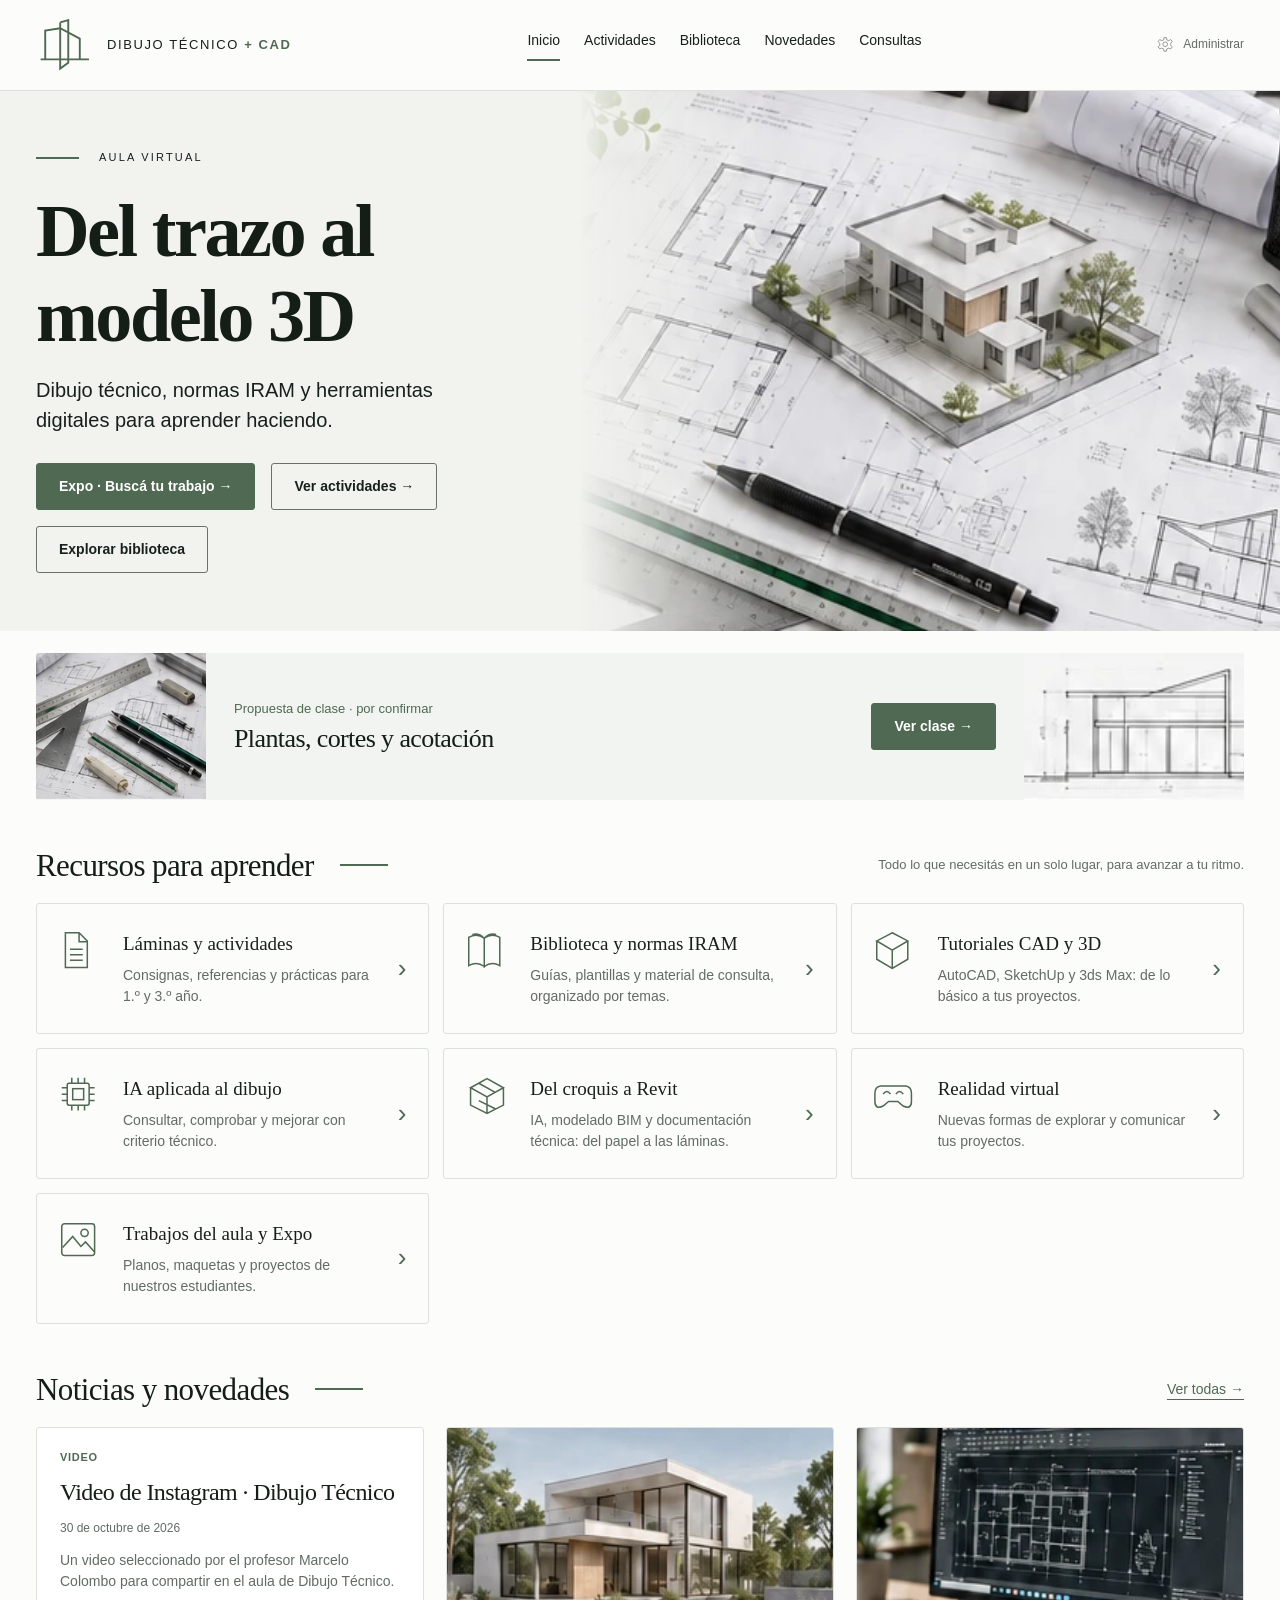
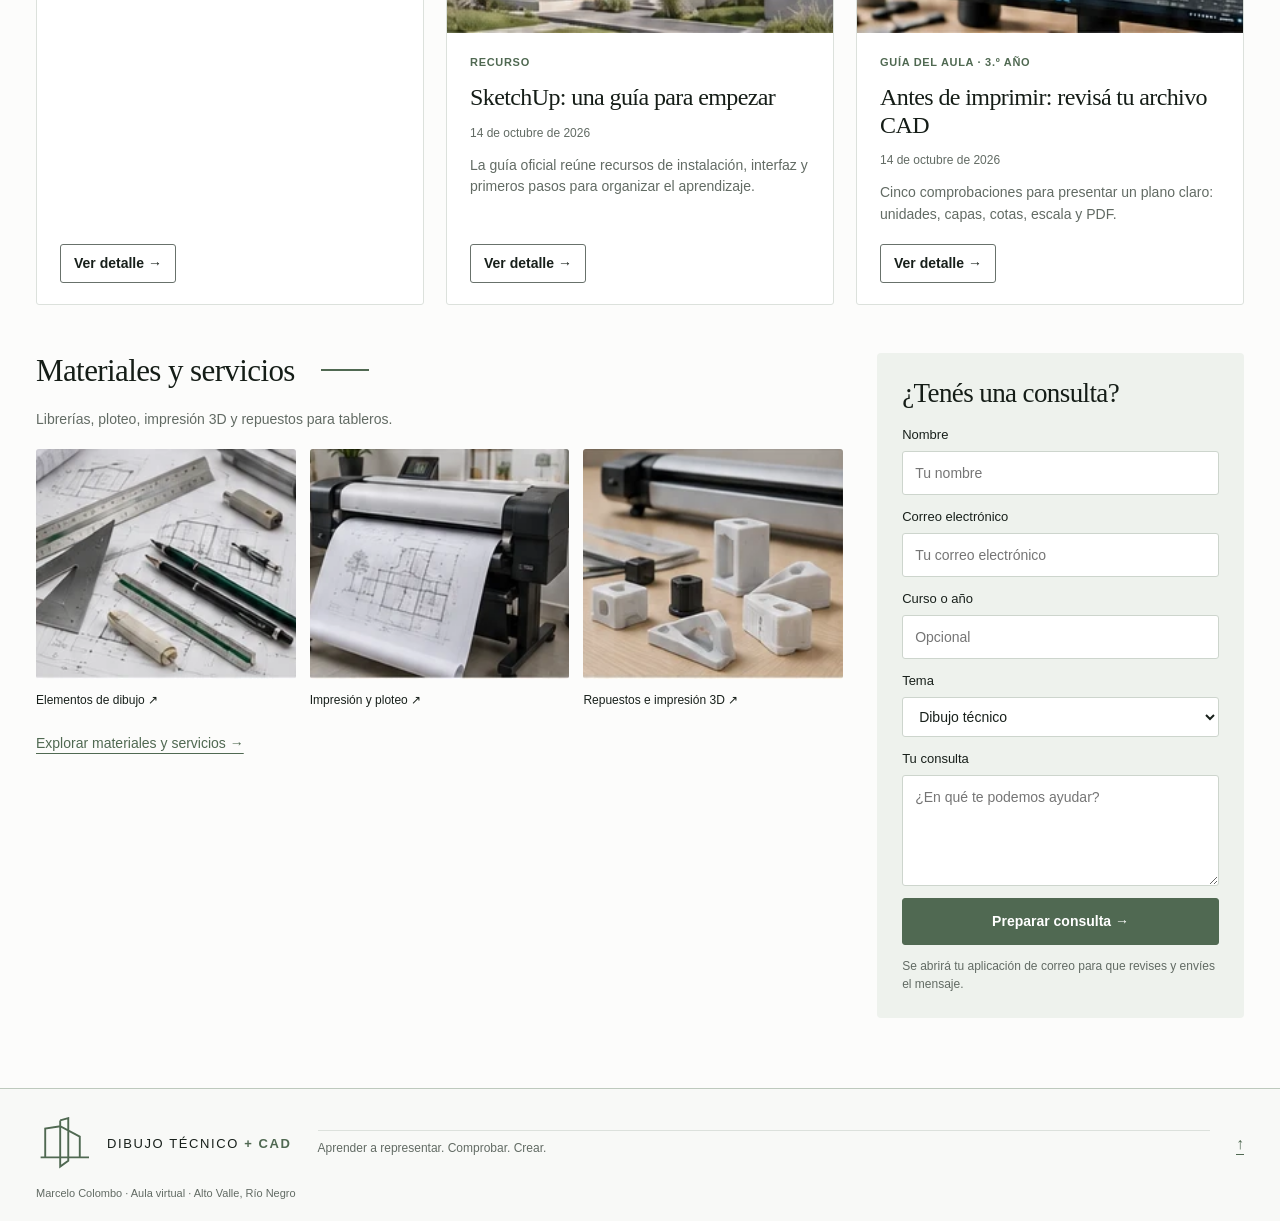
==== commit 11fcde00: "Agregar acceso Del croquis a Revit en portada" ====
--- a/index.html
+++ b/index.html
@@ -1 +1 @@
-<!doctype html><html lang="es-AR"><head><meta charset="utf-8"><meta name="viewport" content="width=device-width,initial-scale=1"><meta name="description" content="Aula virtual de Dibujo Técnico y CAD: actividades, normas IRAM, biblioteca, modelado 3D y recursos para aprender."><meta name="theme-color" content="#506952"><title>Inicio · Dibujo Técnico + CAD</title><link rel="icon" href="assets/icon.svg" type="image/svg+xml"><link rel="stylesheet" href="styles.css"></head><body id="top" data-page="home"><a class="skip" href="#contenido">Saltar al contenido</a><header><div class="wrap head"><a class="brand" href="index.html"><svg viewBox="0 0 46 46" aria-hidden="true"><path d="M4 35h42M8 35V10l13-2 17 9v18M21 3v40l7-5V1l-7 2M21 8v27"/></svg><span>DIBUJO TÉCNICO <b>+ CAD</b></span></a><button class="menu" aria-expanded="false" aria-controls="nav">Menú ☰</button><nav id="nav" aria-label="Principal"><a href="index.html">Inicio</a><a href="actividades.html">Actividades</a><a href="biblioteca.html">Biblioteca</a><a href="noticias.html">Novedades</a><a href="consultas.html">Consultas</a></nav><a class="admin-link" href="administrar.html"><svg viewBox="0 0 46 46" aria-hidden="true"><circle cx="21" cy="21" r="6"/><path d="m18 4 6 0 1 6 5 2 5-3 4 5-4 5 0 5 4 4-4 5-5-2-5 2-1 6h-6l-1-6-5-2-5 2-4-5 4-4v-5l-4-5 4-5 5 3 5-2z"/></svg><span>Administrar</span></a></div></header><main id="contenido"><section class="hero"><div class="wrap hero-layout"><div class="hero-copy"><p class="eyebrow">Aula virtual</p><h1>Del trazo al<br>modelo 3D</h1><p>Dibujo técnico, normas IRAM y herramientas digitales para aprender haciendo.</p><div class="actions"><a class="button" href="galeria.html">Expo · Buscá tu trabajo →</a><a class="button secondary" href="actividades.html">Ver actividades →</a><a class="button secondary" href="biblioteca.html">Explorar biblioteca</a></div></div><img class="hero-image" src="assets/hero.webp" alt="Modelo de una vivienda sobre planos, junto a instrumentos de dibujo"></div></section><div class="wrap"><a class="class-strip" href="clase.html"><img src="assets/instrumentos.webp" alt=""/><div><span id="class-state">Propuesta de clase</span><h2 id="class-title">Plantas, cortes y acotación</h2></div><span class="button">Ver clase →</span><img class="class-plan" src="assets/clase.webp" alt=""/></a><section class="section"><div class="section-title"><h2>Recursos para aprender</h2><p>Todo lo que necesitás en un solo lugar, para avanzar a tu ritmo.</p></div><div class="resource-grid"><a class="resource" href="actividades.html"><svg viewBox="0 0 46 46" aria-hidden="true"><path d="M7 3h15l9 9v29H7zM22 3v10h9M12 21h14M12 27h14M12 33h14"/></svg><div><h3>Láminas y actividades</h3><p>Consignas, referencias y prácticas para 1.º y 3.º año.</p></div><span class="chevron">›</span></a><a class="resource" href="biblioteca.html"><svg viewBox="0 0 46 46" aria-hidden="true"><path d="M3 8q9-5 17 1v31q-8-6-17-1zM37 8q-9-5-17 1v31q8-6 17-1zM7 5q7-2 13 4M33 5q-7-2-13 4"/></svg><div><h3>Biblioteca y normas IRAM</h3><p>Guías, plantillas y material de consulta, organizado por temas.</p></div><span class="chevron">›</span></a><a class="resource" href="tutoriales.html"><svg viewBox="0 0 46 46" aria-hidden="true"><path d="m20 3 17 9-17 10L3 12zM3 12v20l17 10 17-10V12M20 22v20"/></svg><div><h3>Tutoriales CAD y 3D</h3><p>AutoCAD, SketchUp y 3ds Max: de lo básico a tus proyectos.</p></div><span class="chevron">›</span></a><a class="resource" href="ia.html"><svg viewBox="0 0 46 46" aria-hidden="true"><rect x="9" y="9" width="24" height="24" rx="2"/><rect x="15" y="15" width="12" height="12"/><path d="M14 3v6m7-6v6m7-6v6M14 33v6m7-6v6m7-6v6M3 14h6m-6 7h6m-6 7h6m24-14h6m-6 7h6m-6 7h6"/></svg><div><h3>IA aplicada al dibujo</h3><p>Consultar, comprobar y mejorar con criterio técnico.</p></div><span class="chevron">›</span></a><a class="resource" href="realidad-virtual.html"><svg viewBox="0 0 46 46" aria-hidden="true"><path d="M7 12h28q6 1 6 8v9q0 9-9 5l-6-5H16l-6 5q-9 4-9-5v-9q0-7 6-8zM10 21q4-6 8 0m6 0q4-6 8 0"/></svg><div><h3>Realidad virtual</h3><p>Nuevas formas de explorar y comunicar tus proyectos.</p></div><span class="chevron">›</span></a><a class="resource" href="galeria.html"><svg viewBox="0 0 46 46" aria-hidden="true"><rect x="3" y="4" width="36" height="35" rx="3"/><circle cx="28" cy="14" r="4"/><path d="m4 30 11-12 9 11 5-5 10 11"/></svg><div><h3>Trabajos del aula y Expo</h3><p>Planos, maquetas y proyectos de nuestros estudiantes.</p></div><span class="chevron">›</span></a></div></section><section class="section"><div class="section-title"><h2>Noticias y novedades</h2><a href="noticias.html">Ver todas →</a></div><div id="home-news" class="cards"></div></section><section class="section materials-contact"><div><div class="section-title"><h2>Materiales y servicios</h2></div><p class="muted">Librerías, ploteo, impresión 3D y repuestos para tableros.</p><div class="service-images"><a href="materiales.html#instrumentos"><img src="assets/instrumentos.webp" alt="Instrumentos de dibujo"><span>Elementos de dibujo ↗</span></a><a href="materiales.html#ploteo"><img src="assets/ploteo.webp" alt="Impresora de planos"><span>Impresión y ploteo ↗</span></a><a href="materiales.html#repuestos"><img src="assets/repuestos.webp" alt="Ejemplos ilustrativos de piezas impresas en 3D"><span>Repuestos e impresión 3D ↗</span></a></div><a class="text-link" href="materiales.html">Explorar materiales y servicios →</a></div><aside class="contact-box"><h2>¿Tenés una consulta?</h2><form class="contact-form"><label>Nombre<input name="nombre" placeholder="Tu nombre" required maxlength="100" autocomplete="name"></label><label>Correo electrónico<input name="email" type="email" placeholder="Tu correo electrónico" required maxlength="150" autocomplete="email"></label><label>Curso o año<input name="curso" placeholder="Opcional"></label><label>Tema<select name="tema"><option>Dibujo técnico</option><option>Normas IRAM</option><option>AutoCAD</option><option>SketchUp</option><option>3ds Max</option><option>IA y realidad virtual</option><option>Otra consulta</option></select></label><label>Tu consulta<textarea name="consulta" rows="4" placeholder="¿En qué te podemos ayudar?" required maxlength="4000"></textarea></label><button class="button" type="submit">Preparar consulta →</button><p class="form-note">Se abrirá tu aplicación de correo para que revises y envíes el mensaje.</p><p role="status" class="contact-status"></p></form></aside></section></div></main><footer><div class="wrap foot"><a class="brand" href="index.html"><svg viewBox="0 0 46 46" aria-hidden="true"><path d="M4 35h42M8 35V10l13-2 17 9v18M21 3v40l7-5V1l-7 2M21 8v27"/></svg><span>DIBUJO TÉCNICO <b>+ CAD</b></span></a><span class="foot-note">Aprender a representar. Comprobar. Crear.</span><a id="instagram" hidden target="_blank" rel="noopener">Instagram ↗</a><a href="#top" aria-label="Volver arriba">↑</a></div><div class="wrap legal">Marcelo Colombo · Aula virtual · Alto Valle, Río Negro</div></footer><dialog id="detalle"><button class="close" aria-label="Cerrar detalle">×</button><div id="detalle-contenido"></div></dialog><script type="module" src="app.js"></script></body></html>+<!doctype html><html lang="es-AR"><head><meta charset="utf-8"><meta name="viewport" content="width=device-width,initial-scale=1"><meta name="description" content="Aula virtual de Dibujo Técnico y CAD: actividades, normas IRAM, biblioteca, modelado 3D y recursos para aprender."><meta name="theme-color" content="#506952"><title>Inicio · Dibujo Técnico + CAD</title><link rel="icon" href="assets/icon.svg" type="image/svg+xml"><link rel="stylesheet" href="styles.css"></head><body id="top" data-page="home"><a class="skip" href="#contenido">Saltar al contenido</a><header><div class="wrap head"><a class="brand" href="index.html"><svg viewBox="0 0 46 46" aria-hidden="true"><path d="M4 35h42M8 35V10l13-2 17 9v18M21 3v40l7-5V1l-7 2M21 8v27"/></svg><span>DIBUJO TÉCNICO <b>+ CAD</b></span></a><button class="menu" aria-expanded="false" aria-controls="nav">Menú ☰</button><nav id="nav" aria-label="Principal"><a href="index.html">Inicio</a><a href="actividades.html">Actividades</a><a href="biblioteca.html">Biblioteca</a><a href="noticias.html">Novedades</a><a href="consultas.html">Consultas</a></nav><a class="admin-link" href="administrar.html"><svg viewBox="0 0 46 46" aria-hidden="true"><circle cx="21" cy="21" r="6"/><path d="m18 4 6 0 1 6 5 2 5-3 4 5-4 5 0 5 4 4-4 5-5-2-5 2-1 6h-6l-1-6-5-2-5 2-4-5 4-4v-5l-4-5 4-5 5 3 5-2z"/></svg><span>Administrar</span></a></div></header><main id="contenido"><section class="hero"><div class="wrap hero-layout"><div class="hero-copy"><p class="eyebrow">Aula virtual</p><h1>Del trazo al<br>modelo 3D</h1><p>Dibujo técnico, normas IRAM y herramientas digitales para aprender haciendo.</p><div class="actions"><a class="button" href="galeria.html">Expo · Buscá tu trabajo →</a><a class="button secondary" href="actividades.html">Ver actividades →</a><a class="button secondary" href="biblioteca.html">Explorar biblioteca</a></div></div><img class="hero-image" src="assets/hero.webp" alt="Modelo de una vivienda sobre planos, junto a instrumentos de dibujo"></div></section><div class="wrap"><a class="class-strip" href="clase.html"><img src="assets/instrumentos.webp" alt=""/><div><span id="class-state">Propuesta de clase</span><h2 id="class-title">Plantas, cortes y acotación</h2></div><span class="button">Ver clase →</span><img class="class-plan" src="assets/clase.webp" alt=""/></a><section class="section"><div class="section-title"><h2>Recursos para aprender</h2><p>Todo lo que necesitás en un solo lugar, para avanzar a tu ritmo.</p></div><div class="resource-grid"><a class="resource" href="actividades.html"><svg viewBox="0 0 46 46" aria-hidden="true"><path d="M7 3h15l9 9v29H7zM22 3v10h9M12 21h14M12 27h14M12 33h14"/></svg><div><h3>Láminas y actividades</h3><p>Consignas, referencias y prácticas para 1.º y 3.º año.</p></div><span class="chevron">›</span></a><a class="resource" href="biblioteca.html"><svg viewBox="0 0 46 46" aria-hidden="true"><path d="M3 8q9-5 17 1v31q-8-6-17-1zM37 8q-9-5-17 1v31q8-6 17-1zM7 5q7-2 13 4M33 5q-7-2-13 4"/></svg><div><h3>Biblioteca y normas IRAM</h3><p>Guías, plantillas y material de consulta, organizado por temas.</p></div><span class="chevron">›</span></a><a class="resource" href="tutoriales.html"><svg viewBox="0 0 46 46" aria-hidden="true"><path d="m20 3 17 9-17 10L3 12zM3 12v20l17 10 17-10V12M20 22v20"/></svg><div><h3>Tutoriales CAD y 3D</h3><p>AutoCAD, SketchUp y 3ds Max: de lo básico a tus proyectos.</p></div><span class="chevron">›</span></a><a class="resource" href="ia.html"><svg viewBox="0 0 46 46" aria-hidden="true"><rect x="9" y="9" width="24" height="24" rx="2"/><rect x="15" y="15" width="12" height="12"/><path d="M14 3v6m7-6v6m7-6v6M14 33v6m7-6v6m7-6v6M3 14h6m-6 7h6m-6 7h6m24-14h6m-6 7h6m-6 7h6"/></svg><div><h3>IA aplicada al dibujo</h3><p>Consultar, comprobar y mejorar con criterio técnico.</p></div><span class="chevron">›</span></a><a class="resource" href="revit.html"><svg viewBox="0 0 46 46" aria-hidden="true"><path d="M5 14 23 4l18 10-18 10zM5 14v19l18 9 18-9V14M23 24v18M14 9l18 10M14 28l18 9"/></svg><div><h3>Del croquis a Revit</h3><p>IA, modelado BIM y documentación técnica: del papel a las láminas.</p></div><span class="chevron">›</span></a><a class="resource" href="realidad-virtual.html"><svg viewBox="0 0 46 46" aria-hidden="true"><path d="M7 12h28q6 1 6 8v9q0 9-9 5l-6-5H16l-6 5q-9 4-9-5v-9q0-7 6-8zM10 21q4-6 8 0m6 0q4-6 8 0"/></svg><div><h3>Realidad virtual</h3><p>Nuevas formas de explorar y comunicar tus proyectos.</p></div><span class="chevron">›</span></a><a class="resource" href="galeria.html"><svg viewBox="0 0 46 46" aria-hidden="true"><rect x="3" y="4" width="36" height="35" rx="3"/><circle cx="28" cy="14" r="4"/><path d="m4 30 11-12 9 11 5-5 10 11"/></svg><div><h3>Trabajos del aula y Expo</h3><p>Planos, maquetas y proyectos de nuestros estudiantes.</p></div><span class="chevron">›</span></a></div></section><section class="section"><div class="section-title"><h2>Noticias y novedades</h2><a href="noticias.html">Ver todas →</a></div><div id="home-news" class="cards"></div></section><section class="section materials-contact"><div><div class="section-title"><h2>Materiales y servicios</h2></div><p class="muted">Librerías, ploteo, impresión 3D y repuestos para tableros.</p><div class="service-images"><a href="materiales.html#instrumentos"><img src="assets/instrumentos.webp" alt="Instrumentos de dibujo"><span>Elementos de dibujo ↗</span></a><a href="materiales.html#ploteo"><img src="assets/ploteo.webp" alt="Impresora de planos"><span>Impresión y ploteo ↗</span></a><a href="materiales.html#repuestos"><img src="assets/repuestos.webp" alt="Ejemplos ilustrativos de piezas impresas en 3D"><span>Repuestos e impresión 3D ↗</span></a></div><a class="text-link" href="materiales.html">Explorar materiales y servicios →</a></div><aside class="contact-box"><h2>¿Tenés una consulta?</h2><form class="contact-form"><label>Nombre<input name="nombre" placeholder="Tu nombre" required maxlength="100" autocomplete="name"></label><label>Correo electrónico<input name="email" type="email" placeholder="Tu correo electrónico" required maxlength="150" autocomplete="email"></label><label>Curso o año<input name="curso" placeholder="Opcional"></label><label>Tema<select name="tema"><option>Dibujo técnico</option><option>Normas IRAM</option><option>AutoCAD</option><option>SketchUp</option><option>3ds Max</option><option>IA y realidad virtual</option><option>Otra consulta</option></select></label><label>Tu consulta<textarea name="consulta" rows="4" placeholder="¿En qué te podemos ayudar?" required maxlength="4000"></textarea></label><button class="button" type="submit">Preparar consulta →</button><p class="form-note">Se abrirá tu aplicación de correo para que revises y envíes el mensaje.</p><p role="status" class="contact-status"></p></form></aside></section></div></main><footer><div class="wrap foot"><a class="brand" href="index.html"><svg viewBox="0 0 46 46" aria-hidden="true"><path d="M4 35h42M8 35V10l13-2 17 9v18M21 3v40l7-5V1l-7 2M21 8v27"/></svg><span>DIBUJO TÉCNICO <b>+ CAD</b></span></a><span class="foot-note">Aprender a representar. Comprobar. Crear.</span><a id="instagram" hidden target="_blank" rel="noopener">Instagram ↗</a><a href="#top" aria-label="Volver arriba">↑</a></div><div class="wrap legal">Marcelo Colombo · Aula virtual · Alto Valle, Río Negro</div></footer><dialog id="detalle"><button class="close" aria-label="Cerrar detalle">×</button><div id="detalle-contenido"></div></dialog><script type="module" src="app.js"></script></body></html>
